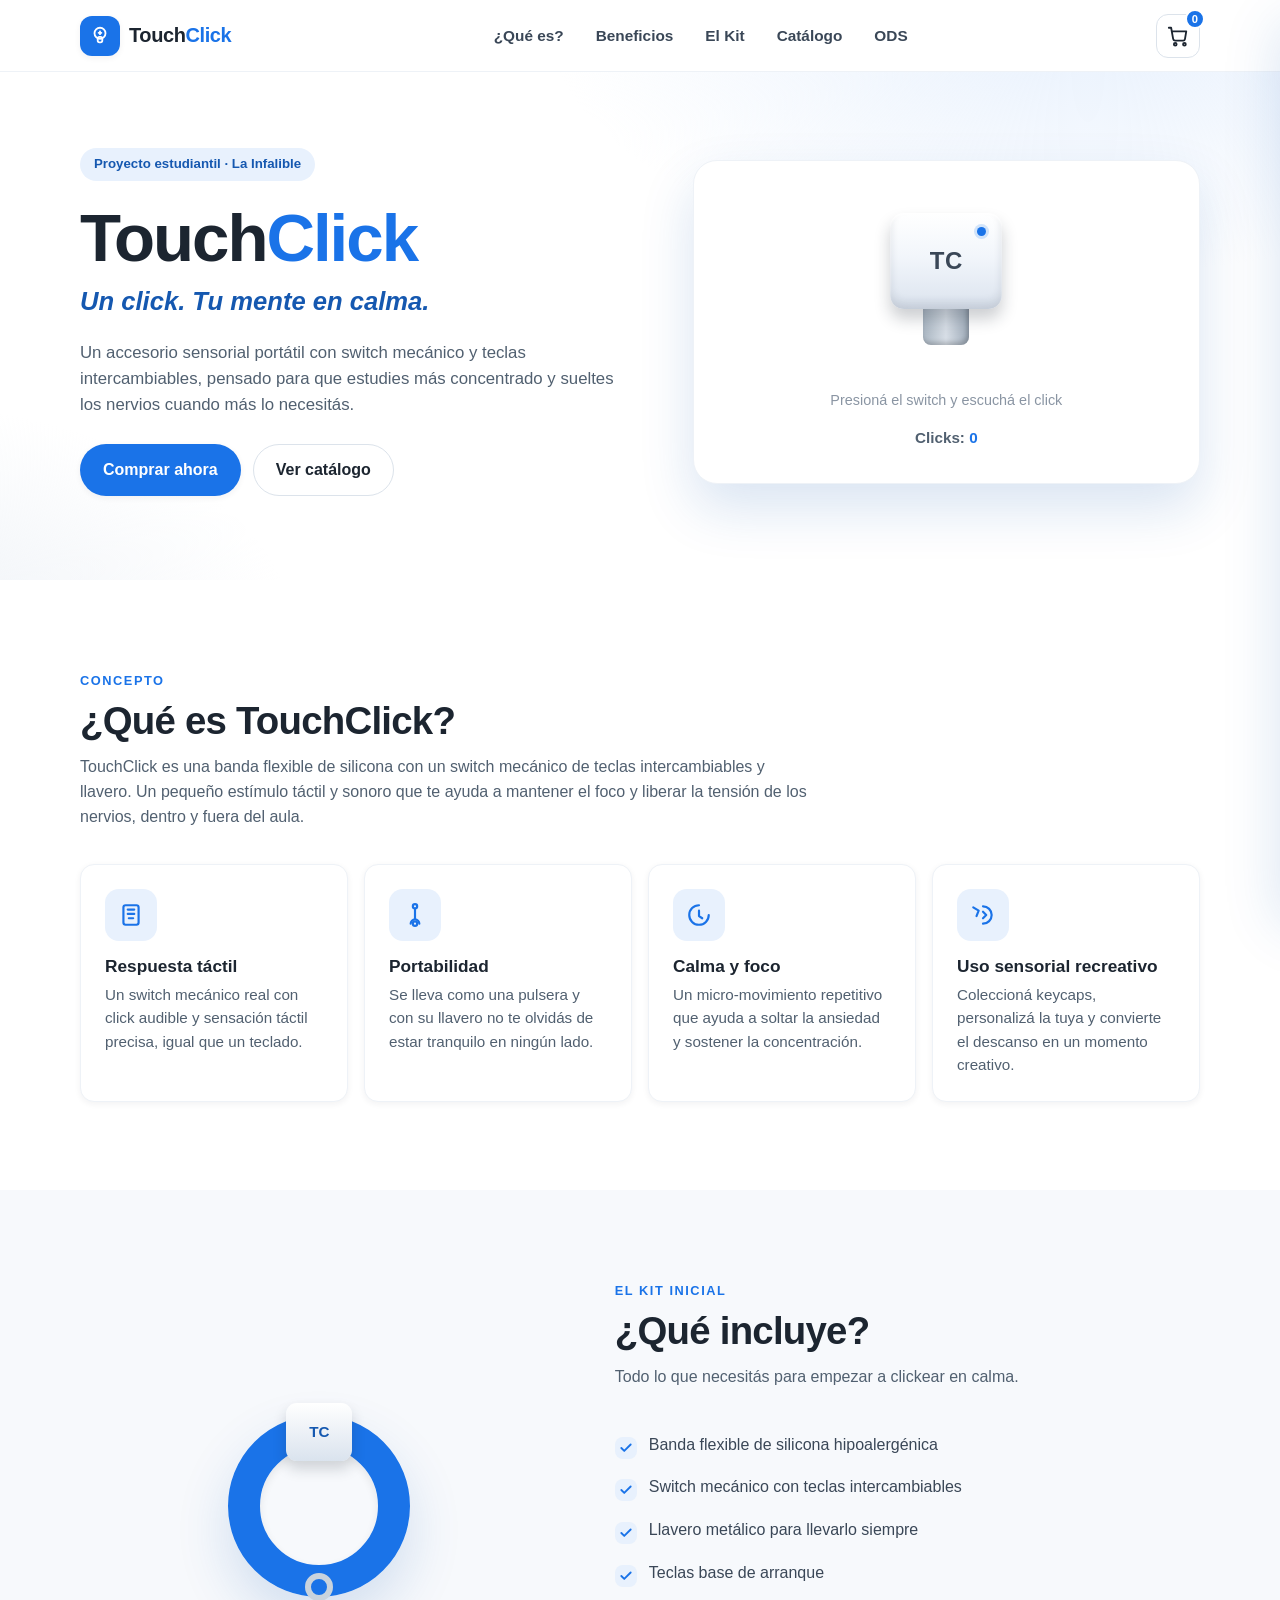
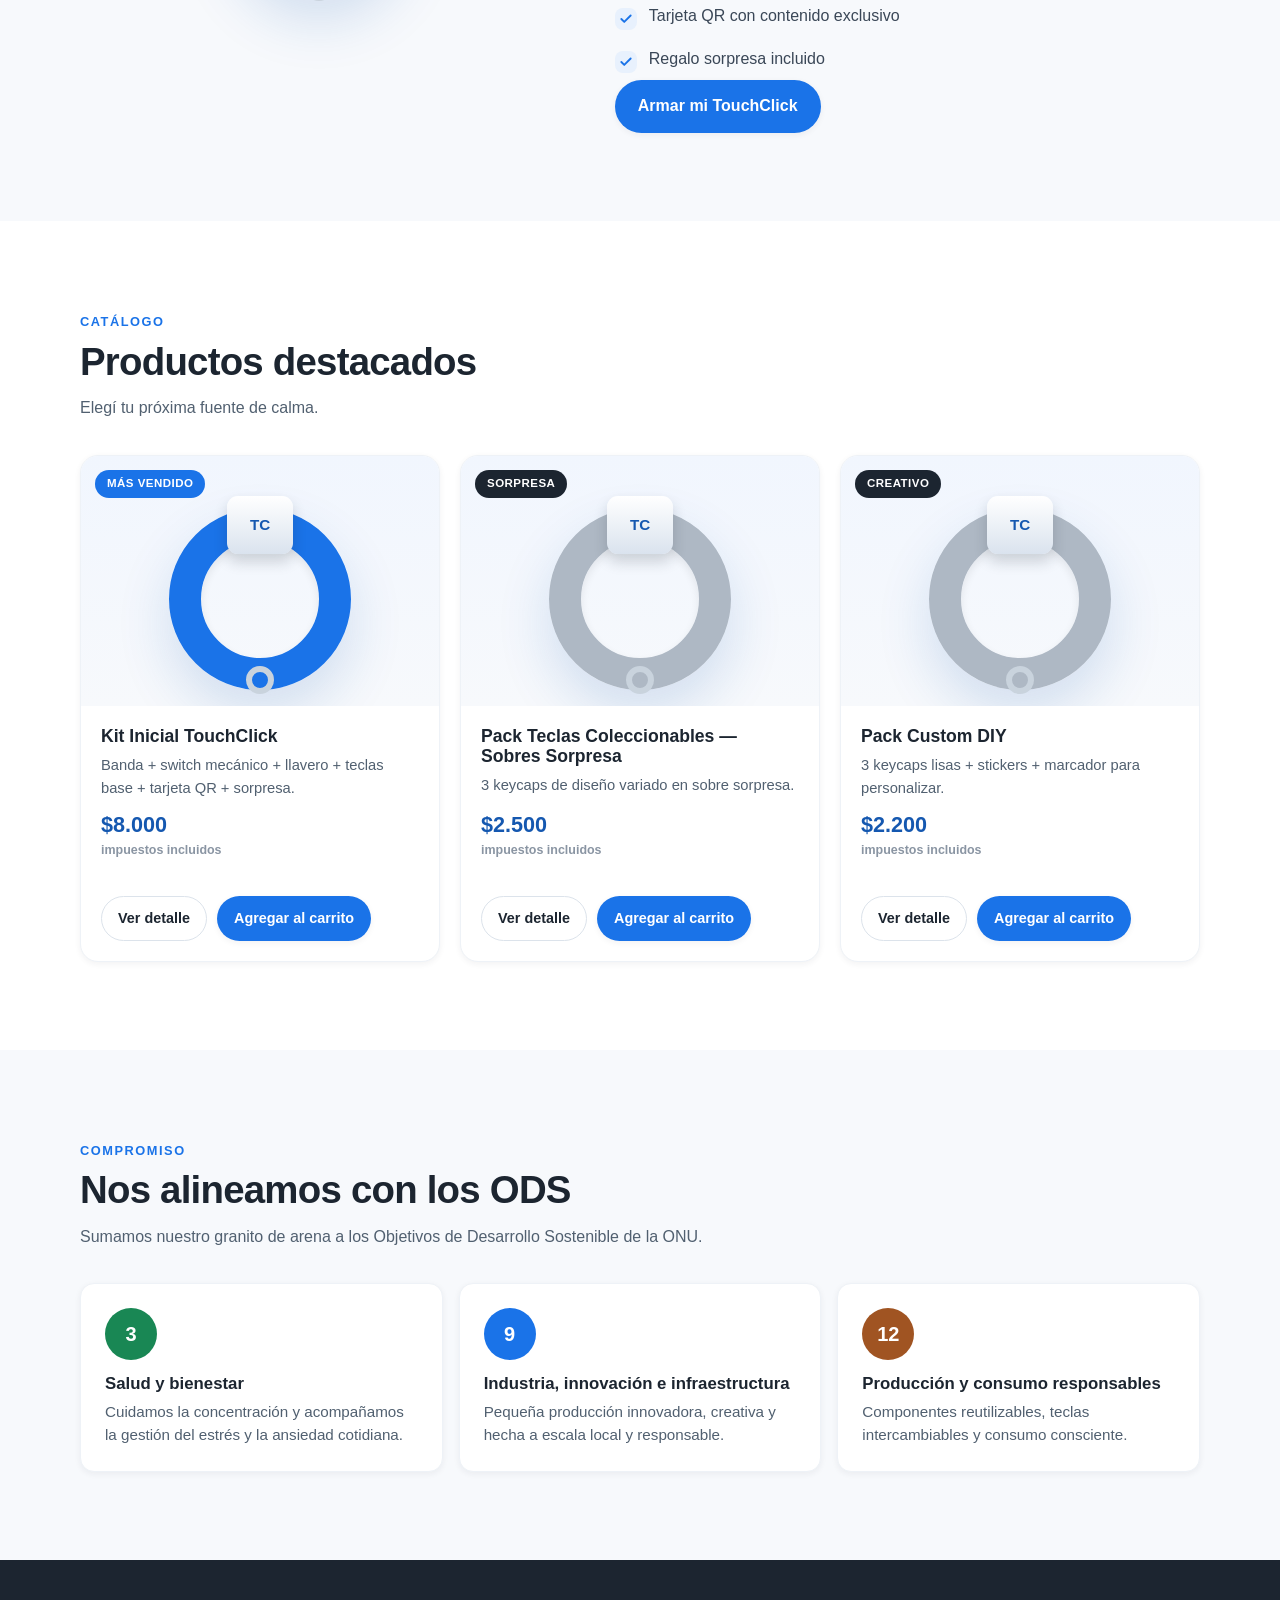
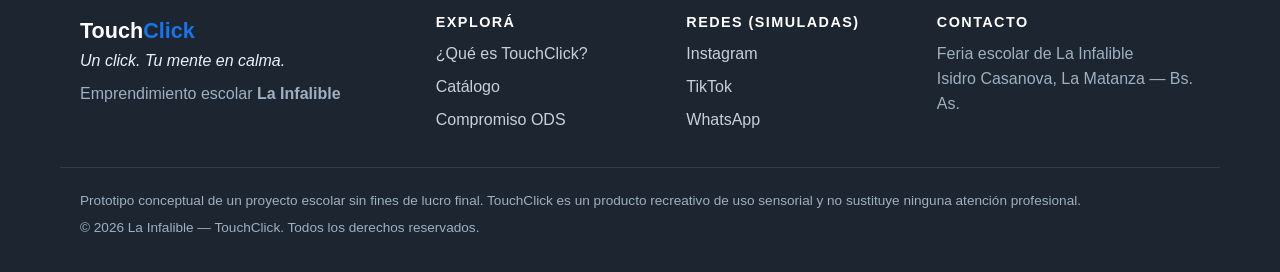
==== index.html @ 698664de "base de web" ====
<!DOCTYPE html>
<html lang="es">
<head>
  <meta charset="UTF-8">
  <meta name="viewport" content="width=device-width, initial-scale=1.0">
  <meta name="description" content="TouchClick — Un click. Tu mente en calma. Accesorio sensorial portátil de La Infalible para concentración y alivio del nerviosismo.">
  <title>TouchClick | Un click. Tu mente en calma.</title>
  <link rel="stylesheet" href="styles.css">
</head>
<body data-page="home">

  <header class="header">
    <div class="container header__inner">
      <a class="brand" href="index.html" aria-label="TouchClick, volver al inicio">
        <span class="brand__mark" aria-hidden="true">
          <svg viewBox="0 0 24 24" width="22" height="22" fill="none" stroke="currentColor" stroke-width="2" stroke-linecap="round" stroke-linejoin="round">
            <circle cx="12" cy="9" r="6"></circle>
            <rect x="9.5" y="13" width="5" height="6" rx="2"></rect>
            <path d="M12 7v3"></path>
            <path d="M10.5 8.5h3"></path>
          </svg>
        </span>
        <span class="brand__text">Touch<span>Click</span></span>
      </a>

      <button class="nav-toggle" id="navToggle" aria-label="Abrir menú de navegación" aria-expanded="false" aria-controls="siteNav">
        <span></span><span></span><span></span>
      </button>

      <nav class="nav" id="siteNav">
        <ul class="nav__list">
          <li><a href="index.html#que-es">¿Qué es?</a></li>
          <li><a href="index.html#beneficios">Beneficios</a></li>
          <li><a href="index.html#kit">El Kit</a></li>
          <li><a href="index.html#catalogo">Catálogo</a></li>
          <li><a href="index.html#ods">ODS</a></li>
        </ul>
      </nav>

      <div class="header__actions">
        <button class="cart-btn" id="cartButton" aria-label="Abrir carrito de compras">
          <svg viewBox="0 0 24 24" width="22" height="22" fill="none" stroke="currentColor" stroke-width="2" stroke-linecap="round" stroke-linejoin="round" aria-hidden="true">
            <circle cx="9" cy="21" r="1.5"></circle>
            <circle cx="19" cy="21" r="1.5"></circle>
            <path d="M2 3h2.5l2.2 12.2a2 2 0 0 0 2 1.8h8.9a2 2 0 0 0 2-1.6L21 7H6"></path>
          </svg>
          <span class="cart-badge" id="cartBadge" hidden>0</span>
        </button>
      </div>
    </div>
  </header>

  <main>

    <section class="hero" id="inicio">
      <div class="container hero__grid">
        <div class="hero__content">
          <p class="hero__tag">Proyecto estudiantil · La Infalible</p>
          <h1 class="hero__title">Touch<span>Click</span></h1>
          <p class="hero__slogan">Un click. Tu mente en calma.</p>
          <p class="hero__lead">
            Un accesorio sensorial portátil con switch mecánico y teclas intercambiables,
            pensado para que estudies más concentrado y sueltes los nervios cuando más lo necesitás.
          </p>
          <div class="hero__cta">
            <a class="btn btn--primary" href="producto.html?id=1">Comprar ahora</a>
            <a class="btn btn--ghost" href="#catalogo">Ver catálogo</a>
          </div>
        </div>

        <div class="hero__demo" aria-label="Demostración interactiva del switch TouchClick">
          <div class="switch-demo" id="switchDemo">
            <button class="key" id="demoKey" type="button" aria-label="Presionar el switch para probarlo">
              <span class="key__stem" aria-hidden="true"></span>
              <span class="key__cap" aria-hidden="true">
                <span class="key__face">TC</span>
                <span class="key__led"></span>
              </span>
            </button>
            <p class="switch-demo__hint">Presioná el switch y escuchá el click</p>
            <p class="switch-demo__count" id="demoCount">Clicks: <strong>0</strong></p>
          </div>
        </div>
      </div>
    </section>

    <section class="section" id="que-es">
      <div class="container">
        <p class="section__eyebrow">Concepto</p>
        <h2 class="section__title">¿Qué es TouchClick?</h2>
        <p class="section__lead">
          TouchClick es una banda flexible de silicona con un switch mecánico de teclas intercambiables y llavero.
          Un pequeño estímulo táctil y sonoro que te ayuda a mantener el foco y liberar la tensión de los nervios,
          dentro y fuera del aula.
        </p>

        <div class="benefits" id="beneficios">
          <article class="benefit-card">
            <span class="benefit-card__icon" aria-hidden="true">
              <svg viewBox="0 0 24 24" width="26" height="26" fill="none" stroke="currentColor" stroke-width="2" stroke-linecap="round" stroke-linejoin="round">
                <path d="M7 3h10a2 2 0 0 1 2 2v14a2 2 0 0 1-2 2H7a2 2 0 0 1-2-2V5a2 2 0 0 1 2-2z"></path>
                <path d="M9 7h6"></path><path d="M9 11h6"></path><path d="M10 15h4"></path>
              </svg>
            </span>
            <h3>Respuesta táctil</h3>
            <p>Un switch mecánico real con click audible y sensación táctil precisa, igual que un teclado.</p>
          </article>

          <article class="benefit-card">
            <span class="benefit-card__icon" aria-hidden="true">
              <svg viewBox="0 0 24 24" width="26" height="26" fill="none" stroke="currentColor" stroke-width="2" stroke-linecap="round" stroke-linejoin="round">
                <circle cx="12" cy="4" r="2"></circle>
                <path d="M12 6v10"></path>
                <path d="M8 20c0-2 1.8-4 4-4s4 2 4 4"></path>
                <circle cx="12" cy="20" r="2"></circle>
              </svg>
            </span>
            <h3>Portabilidad</h3>
            <p>Se lleva como una pulsera y con su llavero no te olvidás de estar tranquilo en ningún lado.</p>
          </article>

          <article class="benefit-card">
            <span class="benefit-card__icon" aria-hidden="true">
              <svg viewBox="0 0 24 24" width="26" height="26" fill="none" stroke="currentColor" stroke-width="2" stroke-linecap="round" stroke-linejoin="round">
                <path d="M12 3a9 9 0 1 0 9 9"></path>
                <path d="M12 8v5l3 2"></path>
              </svg>
            </span>
            <h3>Calma y foco</h3>
            <p>Un micro-movimiento repetitivo que ayuda a soltar la ansiedad y sostener la concentración.</p>
          </article>

          <article class="benefit-card">
            <span class="benefit-card__icon" aria-hidden="true">
              <svg viewBox="0 0 24 24" width="26" height="26" fill="none" stroke="currentColor" stroke-width="2" stroke-linecap="round" stroke-linejoin="round">
                <path d="M12 20a8 8 0 1 0 0-16"></path>
                <path d="M12 9l3 3-3 3"></path>
                <path d="M3 5l5 3-2 5"></path>
              </svg>
            </span>
            <h3>Uso sensorial recreativo</h3>
            <p>Coleccioná keycaps, personalizá la tuya y convierte el descanso en un momento creativo.</p>
          </article>
        </div>
      </div>
    </section>

    <section class="section section--tint" id="kit">
      <div class="container kit">
        <div class="kit__visual" aria-hidden="true">
          <div class="device device--kit" id="kitDevice">
            <span class="device__keycap">TC</span>
            <span class="device__ring"></span>
            <span class="device__tag"></span>
          </div>
        </div>
        <div class="kit__content">
          <p class="section__eyebrow">El Kit Inicial</p>
          <h2 class="section__title">¿Qué incluye?</h2>
          <p class="section__lead">Todo lo que necesitás para empezar a clickear en calma.</p>
          <ul class="checklist">
            <li>Banda flexible de silicona hipoalergénica</li>
            <li>Switch mecánico con teclas intercambiables</li>
            <li>Llavero metálico para llevarlo siempre</li>
            <li>Teclas base de arranque</li>
            <li>Tarjeta QR con contenido exclusivo</li>
            <li>Regalo sorpresa incluido</li>
          </ul>
          <a class="btn btn--primary" href="producto.html?id=1">Armar mi TouchClick</a>
        </div>
      </div>
    </section>

    <section class="section" id="catalogo">
      <div class="container">
        <p class="section__eyebrow">Catálogo</p>
        <h2 class="section__title">Productos destacados</h2>
        <p class="section__lead">Elegí tu próxima fuente de calma.</p>
        <div class="catalog" id="catalogGrid">
        </div>
      </div>
    </section>

    <section class="section section--tint" id="ods">
      <div class="container">
        <p class="section__eyebrow">Compromiso</p>
        <h2 class="section__title">Nos alineamos con los ODS</h2>
        <p class="section__lead">
          Sumamos nuestro granito de arena a los Objetivos de Desarrollo Sostenible de la ONU.
        </p>
        <div class="ods-grid">
          <article class="ods-card">
            <span class="ods-card__num" aria-hidden="true">3</span>
            <h3>Salud y bienestar</h3>
            <p>Cuidamos la concentración y acompañamos la gestión del estrés y la ansiedad cotidiana.</p>
          </article>
          <article class="ods-card">
            <span class="ods-card__num" aria-hidden="true">9</span>
            <h3>Industria, innovación e infraestructura</h3>
            <p>Pequeña producción innovadora, creativa y hecha a escala local y responsable.</p>
          </article>
          <article class="ods-card">
            <span class="ods-card__num" aria-hidden="true">12</span>
            <h3>Producción y consumo responsables</h3>
            <p>Componentes reutilizables, teclas intercambiables y consumo consciente.</p>
          </article>
        </div>
      </div>
    </section>

  </main>

  <footer class="footer">
    <div class="container footer__grid">
      <div>
        <p class="footer__brand">Touch<span>Click</span></p>
        <p class="footer__claim">Un click. Tu mente en calma.</p>
        <p class="footer__org">Emprendimiento escolar <strong>La Infalible</strong></p>
      </div>
      <div>
        <h4>Explorá</h4>
        <ul class="footer__links">
          <li><a href="#que-es">¿Qué es TouchClick?</a></li>
          <li><a href="#catalogo">Catálogo</a></li>
          <li><a href="#ods">Compromiso ODS</a></li>
        </ul>
      </div>
      <div>
        <h4>Redes (simuladas)</h4>
        <ul class="footer__links">
          <li><a href="#">Instagram</a></li>
          <li><a href="#">TikTok</a></li>
          <li><a href="#">WhatsApp</a></li>
        </ul>
      </div>
      <div>
        <h4>Contacto</h4>
        <p class="footer__contact">Feria escolar de La Infalible<br>
        Isidro Casanova, La Matanza — Bs. As.</p>
      </div>
    </div>
    <div class="container footer__note">
      <p>Prototipo conceptual de un proyecto escolar sin fines de lucro final. TouchClick es un producto recreativo
      de uso sensorial y no sustituye ninguna atención profesional.</p>
      <p>&copy; 2026 La Infalible — TouchClick. Todos los derechos reservados.</p>
    </div>
  </footer>

  <div id="drawerRoot"></div>
  <div id="toastRoot"></div>

  <script src="script.js"></script>
</body>
</html>
---- styles.css ----
:root {
  --primary: #1A73E8;
  --primary-600: #1660c4;
  --primary-700: #1558B0;
  --primary-100: #E8F1FD;
  --primary-50: #F1F6FE;
  --gray-900: #1C2530;
  --gray-700: #3A4757;
  --gray-600: #516070;
  --gray-400: #8A95A3;
  --gray-200: #DCE3EB;
  --gray-100: #EEF2F7;
  --gray-50: #F7F9FC;
  --success: #1E9E62;
  --error: #E5484D;
  --white: #FFFFFF;
  --radius: 14px;
  --radius-sm: 10px;
  --shadow-sm: 0 2px 6px rgba(28, 37, 48, 0.06);
  --shadow-md: 0 10px 28px rgba(28, 37, 48, 0.10);
  --shadow-lg: 0 24px 54px rgba(21, 88, 176, 0.16);
  --font: -apple-system, BlinkMacSystemFont, "Segoe UI", Roboto, "Helvetica Neue", Arial, sans-serif;
  --header-h: 68px;
}

*,
*::before,
*::after {
  box-sizing: border-box;
}

html {
  scroll-behavior: smooth;
}

body {
  margin: 0;
  font-family: var(--font);
  font-size: 16px;
  line-height: 1.55;
  color: var(--gray-900);
  background: var(--white);
  -webkit-font-smoothing: antialiased;
}

body.drawer-open {
  overflow: hidden;
}

img {
  max-width: 100%;
  display: block;
}

a {
  color: var(--primary);
  text-decoration: none;
}

button {
  font-family: inherit;
}

h1, h2, h3, h4 {
  line-height: 1.15;
  margin: 0 0 0.5em;
}

p {
  margin: 0 0 1em;
}

ul {
  margin: 0;
  padding: 0;
  list-style: none;
}

.container {
  width: 100%;
  max-width: 1160px;
  margin: 0 auto;
  padding: 0 20px;
}

.btn {
  display: inline-flex;
  align-items: center;
  justify-content: center;
  gap: 8px;
  padding: 13px 22px;
  border-radius: 999px;
  border: 1.5px solid transparent;
  font-size: 1rem;
  font-weight: 600;
  cursor: pointer;
  transition: transform .15s ease, box-shadow .15s ease, background .15s ease, color .15s ease, border-color .15s ease;
  text-align: center;
}

.btn:hover {
  transform: translateY(-2px);
}

.btn:active {
  transform: translateY(0);
}

.btn:focus-visible,
.cart-btn:focus-visible,
.key:focus-visible,
.nav-toggle:focus-visible,
.swatch:focus-visible,
.opt-chip:focus-visible,
.qty__btn:focus-visible,
.drawer__close:focus-visible,
input:focus-visible,
textarea:focus-visible,
select:focus-visible {
  outline: 3px solid rgba(26, 115, 232, 0.35);
  outline-offset: 2px;
}

.btn--primary {
  background: var(--primary);
  color: var(--white);
  box-shadow: var(--shadow-sm);
}

.btn--primary:hover {
  background: var(--primary-700);
  box-shadow: 0 12px 22px rgba(21, 88, 176, 0.28);
}

.btn--ghost {
  background: var(--white);
  color: var(--gray-900);
  border-color: var(--gray-200);
}

.btn--ghost:hover {
  border-color: var(--primary);
  color: var(--primary);
}

.btn--block {
  width: 100%;
}

.btn--success {
  background: var(--success);
  color: var(--white);
}

.btn svg {
  flex: none;
}

section {
  scroll-margin-top: calc(var(--header-h) + 12px);
}

.header {
  position: sticky;
  top: 0;
  z-index: 60;
  height: var(--header-h);
  background: rgba(255, 255, 255, 0.92);
  backdrop-filter: blur(10px);
  border-bottom: 1px solid var(--gray-100);
}

.header__inner {
  height: 100%;
  display: flex;
  align-items: center;
  gap: 14px;
}

.brand {
  display: inline-flex;
  align-items: center;
  gap: 9px;
  color: var(--gray-900);
  font-weight: 800;
  font-size: 1.25rem;
  letter-spacing: -0.02em;
}

.brand__mark {
  display: grid;
  place-items: center;
  width: 40px;
  height: 40px;
  border-radius: 12px;
  background: var(--primary);
  color: var(--white);
  box-shadow: var(--shadow-sm);
}

.brand__text span {
  color: var(--primary);
}

.nav-toggle {
  display: inline-flex;
  flex-direction: column;
  justify-content: center;
  gap: 5px;
  width: 44px;
  height: 44px;
  border: 1px solid var(--gray-200);
  background: var(--white);
  border-radius: 12px;
  cursor: pointer;
  margin-left: auto;
  padding: 0 10px;
}

.nav-toggle span {
  height: 2px;
  width: 100%;
  background: var(--gray-900);
  border-radius: 2px;
  transition: transform .2s ease, opacity .2s ease;
}

.nav-toggle[aria-expanded="true"] span:nth-child(1) {
  transform: translateY(7px) rotate(45deg);
}

.nav-toggle[aria-expanded="true"] span:nth-child(2) {
  opacity: 0;
}

.nav-toggle[aria-expanded="true"] span:nth-child(3) {
  transform: translateY(-7px) rotate(-45deg);
}

.nav {
  position: absolute;
  top: var(--header-h);
  left: 0;
  right: 0;
  background: var(--white);
  border-bottom: 1px solid var(--gray-100);
  box-shadow: var(--shadow-md);
  max-height: 0;
  overflow: hidden;
  transition: max-height .28s ease;
}

.nav.open {
  max-height: 340px;
}

.nav__list {
  padding: 10px 20px 18px;
}

.nav__list li + li {
  border-top: 1px solid var(--gray-100);
}

.nav__list a {
  display: block;
  padding: 13px 4px;
  color: var(--gray-700);
  font-weight: 600;
}

.nav__list a:hover {
  color: var(--primary);
}

.header__actions {
  display: flex;
  align-items: center;
  gap: 8px;
}

.cart-btn {
  position: relative;
  display: inline-flex;
  align-items: center;
  justify-content: center;
  width: 44px;
  height: 44px;
  border-radius: 12px;
  border: 1px solid var(--gray-200);
  background: var(--white);
  color: var(--gray-900);
  cursor: pointer;
  transition: border-color .15s ease, color .15s ease;
}

.cart-btn:hover {
  border-color: var(--primary);
  color: var(--primary);
}

.cart-badge {
  position: absolute;
  top: -6px;
  right: -6px;
  min-width: 20px;
  height: 20px;
  padding: 0 5px;
  border-radius: 999px;
  background: var(--primary);
  color: var(--white);
  font-size: 0.7rem;
  font-weight: 700;
  display: grid;
  place-items: center;
  border: 2px solid var(--white);
}

.crumb {
  display: inline-flex;
  align-items: center;
  gap: 4px;
  color: var(--gray-600);
  font-weight: 600;
  font-size: 0.9rem;
  padding: 6px 10px;
  border-radius: 10px;
}

.crumb:hover {
  color: var(--primary);
  background: var(--gray-50);
}

.hero {
  padding: 64px 0 72px;
  background:
    radial-gradient(900px 420px at 85% -10%, var(--primary-100), transparent 60%),
    radial-gradient(700px 380px at -10% 110%, var(--gray-100), transparent 60%),
    var(--white);
}

.hero__grid {
  display: grid;
  gap: 44px;
  align-items: center;
}

.hero__tag {
  display: inline-block;
  padding: 6px 14px;
  border-radius: 999px;
  background: var(--primary-100);
  color: var(--primary-700);
  font-weight: 700;
  font-size: 0.83rem;
  margin-bottom: 18px;
}

.hero__title {
  font-size: clamp(2.6rem, 7vw, 4.2rem);
  font-weight: 800;
  letter-spacing: -0.03em;
  margin-bottom: 6px;
}

.hero__title span {
  color: var(--primary);
}

.hero__slogan {
  font-size: clamp(1.15rem, 3vw, 1.6rem);
  font-weight: 600;
  color: var(--primary-700);
  margin-bottom: 18px;
  font-style: italic;
}

.hero__lead {
  color: var(--gray-600);
  font-size: 1.05rem;
  max-width: 32em;
}

.hero__cta {
  display: flex;
  flex-wrap: wrap;
  gap: 12px;
  margin-top: 26px;
}

.hero__demo {
  background: var(--white);
  border: 1px solid var(--gray-100);
  border-radius: 24px;
  padding: 34px 20px 26px;
  box-shadow: var(--shadow-lg);
  display: grid;
  place-items: center;
}

.switch-demo {
  display: flex;
  flex-direction: column;
  align-items: center;
  gap: 14px;
  text-align: center;
}

.key {
  position: relative;
  width: 170px;
  height: 170px;
  background: transparent;
  border: none;
  cursor: pointer;
  -webkit-tap-highlight-color: transparent;
}

.key__stem {
  position: absolute;
  left: 50%;
  bottom: 30px;
  transform: translateX(-50%);
  width: 46px;
  height: 46px;
  background: linear-gradient(90deg, #aab6c2, #d7dee6 50%, #9daab8);
  border-radius: 5px 5px 8px 8px;
  transition: height .05s linear;
  box-shadow: inset -2px -3px 4px rgba(0, 0, 0, 0.18);
}

.key__cap {
  position: absolute;
  left: 50%;
  bottom: 66px;
  transform: translateX(-50%) translateY(0);
  width: 112px;
  height: 96px;
  background: linear-gradient(180deg, #ffffff 0%, #f2f6fb 45%, #dbe3ee 100%);
  border-radius: 14px;
  box-shadow:
    0 10px 16px rgba(28, 37, 48, 0.22),
    inset 0 2px 2px rgba(255, 255, 255, 0.9),
    inset 0 -6px 10px rgba(28, 37, 48, 0.12);
  display: grid;
  place-items: center;
  transition: transform .05s linear;
}

.key__face {
  font-weight: 800;
  font-size: 1.5rem;
  letter-spacing: 0.02em;
  color: var(--gray-700);
}

.key__led {
  position: absolute;
  top: 14px;
  right: 16px;
  width: 9px;
  height: 9px;
  border-radius: 50%;
  background: var(--primary);
  box-shadow: 0 0 0 3px rgba(26, 115, 232, 0.18);
}

.key.is-pressed .key__cap {
  transform: translateX(-50%) translateY(18px);
}

.key.is-pressed .key__stem {
  height: 30px;
}

.key.is-pressed .key__led {
  background: var(--success);
  box-shadow: 0 0 0 3px rgba(30, 158, 98, 0.2);
}

.switch-demo__hint {
  color: var(--gray-400);
  font-size: 0.9rem;
  margin: 0;
}

.switch-demo__count {
  margin: 0;
  font-size: 0.95rem;
  color: var(--gray-600);
  font-weight: 600;
}

.switch-demo__count strong {
  color: var(--primary);
}

.section {
  padding: 68px 0;
}

.section--tint {
  background: var(--gray-50);
}

.section__eyebrow {
  display: inline-block;
  margin: 0 0 8px;
  font-size: 0.8rem;
  font-weight: 700;
  letter-spacing: 0.12em;
  text-transform: uppercase;
  color: var(--primary);
}

.section__title {
  font-size: clamp(1.7rem, 4vw, 2.4rem);
  font-weight: 800;
  letter-spacing: -0.02em;
  margin-bottom: 12px;
}

.section__lead {
  color: var(--gray-600);
  max-width: 46em;
  margin-bottom: 34px;
}

.benefits {
  display: grid;
  grid-template-columns: 1fr;
  gap: 16px;
}

.benefit-card {
  background: var(--white);
  border: 1px solid var(--gray-100);
  border-radius: var(--radius);
  padding: 24px;
  box-shadow: var(--shadow-sm);
  transition: transform .18s ease, box-shadow .18s ease, border-color .18s ease;
}

.benefit-card:hover {
  transform: translateY(-4px);
  box-shadow: var(--shadow-md);
  border-color: var(--primary-100);
}

.benefit-card__icon {
  display: grid;
  place-items: center;
  width: 52px;
  height: 52px;
  border-radius: 14px;
  background: var(--primary-100);
  color: var(--primary);
  margin-bottom: 16px;
}

.benefit-card h3 {
  font-size: 1.08rem;
  margin-bottom: 6px;
}

.benefit-card p {
  color: var(--gray-600);
  font-size: 0.95rem;
  margin: 0;
}

.kit {
  display: grid;
  gap: 36px;
  align-items: center;
}

.kit__visual {
  display: grid;
  place-items: center;
  padding: 18px 0;
}

.device {
  --band: var(--primary);
  position: relative;
  width: 250px;
  height: 250px;
}

.device__ring {
  position: absolute;
  inset: 34px;
  border: 32px solid var(--band);
  border-radius: 50%;
  box-shadow: var(--shadow-lg), inset 0 4px 8px rgba(0, 0, 0, 0.08);
}

.device__keycap {
  position: absolute;
  top: 22px;
  left: 50%;
  transform: translateX(-50%);
  display: grid;
  place-items: center;
  width: 66px;
  height: 58px;
  background: linear-gradient(180deg, #ffffff, #dae3ee);
  border-radius: 11px;
  box-shadow: 0 8px 14px rgba(28, 37, 48, 0.18);
  font-weight: 800;
  font-size: 0.95rem;
  color: var(--primary-700);
  z-index: 2;
}

.device__tag {
  position: absolute;
  bottom: 30px;
  left: 50%;
  transform: translateX(-50%);
  width: 28px;
  height: 28px;
  border: 6px solid #c9d3dd;
  border-radius: 50%;
}

.checklist li {
  position: relative;
  padding: 9px 0 9px 34px;
  color: var(--gray-700);
  font-weight: 500;
}

.checklist li::before {
  content: "";
  position: absolute;
  left: 0;
  top: 13px;
  width: 22px;
  height: 22px;
  border-radius: 8px;
  background: var(--primary-100) url("data:image/svg+xml,%3Csvg xmlns='http://www.w3.org/2000/svg' viewBox='0 0 24 24' width='14' height='14' fill='none' stroke='%231A73E8' stroke-width='3.2' stroke-linecap='round' stroke-linejoin='round'%3E%3Cpath d='M20 6L9 17l-5-5'/%3E%3C/svg%3E") center / 14px no-repeat;
}

.catalog {
  display: grid;
  grid-template-columns: 1fr;
  gap: 20px;
}

.product-card {
  display: flex;
  flex-direction: column;
  background: var(--white);
  border: 1px solid var(--gray-100);
  border-radius: 18px;
  overflow: hidden;
  box-shadow: var(--shadow-sm);
  transition: transform .18s ease, box-shadow .18s ease, border-color .18s ease;
}

.product-card:hover {
  transform: translateY(-4px);
  box-shadow: var(--shadow-md);
  border-color: var(--primary-100);
}

.product-card__media {
  position: relative;
  display: grid;
  place-items: center;
  background: linear-gradient(180deg, var(--primary-50), var(--gray-50));
  padding: 18px 0 4px;
  height: 250px;
  overflow: hidden;
}

.product-card__badge {
  position: absolute;
  top: 14px;
  left: 14px;
  z-index: 3;
  padding: 5px 12px;
  border-radius: 999px;
  background: var(--primary);
  color: var(--white);
  font-size: 0.72rem;
  font-weight: 700;
  letter-spacing: 0.04em;
  text-transform: uppercase;
}

.product-card__badge--alt {
  background: var(--gray-900);
}

.product-card__body {
  display: flex;
  flex-direction: column;
  gap: 8px;
  padding: 20px;
  flex: 1;
}

.product-card__name {
  font-size: 1.1rem;
  font-weight: 700;
  margin: 0;
}

.product-card__desc {
  color: var(--gray-600);
  font-size: 0.92rem;
  margin: 0;
  flex: 1;
}

.product-card__price {
  font-size: 1.35rem;
  font-weight: 800;
  color: var(--primary-700);
}

.product-card__price small {
  font-size: 0.78rem;
  font-weight: 600;
  color: var(--gray-400);
  display: block;
}

.product-card__actions {
  display: flex;
  gap: 10px;
  margin-top: 6px;
}

.btn--sm {
  padding: 10px 16px;
  font-size: 0.9rem;
}

.ods-grid {
  display: grid;
  grid-template-columns: 1fr;
  gap: 16px;
}

.ods-card {
  background: var(--white);
  border: 1px solid var(--gray-100);
  border-radius: var(--radius);
  padding: 24px;
  box-shadow: var(--shadow-sm);
}

.ods-card__num {
  display: grid;
  place-items: center;
  width: 52px;
  height: 52px;
  border-radius: 50%;
  background: var(--gray-900);
  color: var(--white);
  font-weight: 800;
  font-size: 1.25rem;
  margin-bottom: 14px;
}

.ods-card:nth-child(1) .ods-card__num { background: #198754; }
.ods-card:nth-child(2) .ods-card__num { background: var(--primary); }
.ods-card:nth-child(3) .ods-card__num { background: #A05422; }

.ods-card h3 {
  font-size: 1.05rem;
  margin-bottom: 6px;
}

.ods-card p {
  color: var(--gray-600);
  font-size: 0.95rem;
  margin: 0;
}

.footer {
  background: var(--gray-900);
  color: #c7d0db;
  padding: 54px 0 28px;
}

.footer__grid {
  display: grid;
  grid-template-columns: 1fr;
  gap: 30px;
  padding-bottom: 34px;
}

.footer__brand {
  font-weight: 800;
  font-size: 1.35rem;
  color: var(--white);
  margin-bottom: 2px;
}

.footer__brand span {
  color: var(--primary);
}

.footer__claim {
  color: var(--primary-100);
  font-style: italic;
  margin-bottom: 8px;
}

.footer__org {
  color: #9fb0c0;
}

.footer h4 {
  color: var(--white);
  font-size: 0.9rem;
  text-transform: uppercase;
  letter-spacing: 0.1em;
  margin-bottom: 12px;
}

.footer__links li + li {
  margin-top: 8px;
}

.footer__links a {
  color: #c7d0db;
}

.footer__links a:hover {
  color: var(--white);
  text-decoration: underline;
}

.footer__contact {
  margin: 0;
  color: #9fb0c0;
}

.footer__note {
  border-top: 1px solid rgba(255, 255, 255, 0.1);
  padding-top: 22px;
  font-size: 0.85rem;
  color: #9fb0c0;
}

.footer__note p {
  margin-bottom: 6px;
}

.main {
  min-height: 420px;
  padding-bottom: 70px;
}

.breadcrumb {
  display: flex;
  align-items: center;
  gap: 8px;
  padding: 20px 0 22px;
  font-size: 0.9rem;
  color: var(--gray-400);
}

.breadcrumb a {
  color: var(--gray-600);
}

.breadcrumb a:hover {
  color: var(--primary);
}

.breadcrumb__current {
  color: var(--gray-900);
  font-weight: 600;
}

.product {
  display: grid;
  gap: 34px;
}

.product__gallery {
  background: linear-gradient(180deg, var(--primary-50), var(--gray-50));
  border: 1px solid var(--gray-100);
  border-radius: 20px;
  padding: 34px 20px 26px;
  display: flex;
  flex-direction: column;
  align-items: center;
  gap: 22px;
}

.gallery-device {
  min-height: 260px;
  display: grid;
  place-items: center;
}

.device--lg {
  width: 290px;
  height: 290px;
}

.swatches-label {
  font-weight: 700;
  font-size: 0.9rem;
  margin-bottom: 10px;
  color: var(--gray-700);
}

.swatch-row {
  display: flex;
  gap: 14px;
  justify-content: center;
  flex-wrap: wrap;
}

.swatch {
  width: 44px;
  height: 44px;
  border-radius: 50%;
  border: 3px solid var(--white);
  background: var(--c, var(--primary));
  box-shadow: 0 0 0 1.5px var(--gray-200);
  cursor: pointer;
  transition: box-shadow .15s ease, transform .15s ease;
}

.swatch:hover {
  transform: scale(1.08);
}

.swatch--active {
  box-shadow: 0 0 0 3px var(--primary);
}

.swatch--active[data-name="Blanco perla"] {
  box-shadow: 0 0 0 3px var(--primary), 0 0 0 6px rgba(26, 115, 232, 0.12);
}

.swatch__name {
  margin-left: 4px;
  font-weight: 600;
  font-size: 0.9rem;
  color: var(--gray-600);
}

.product__info {
  display: flex;
  flex-direction: column;
  gap: 16px;
}

.product__badge {
  align-self: flex-start;
  padding: 5px 13px;
  border-radius: 999px;
  background: var(--primary);
  color: var(--white);
  font-size: 0.75rem;
  font-weight: 700;
  text-transform: uppercase;
  letter-spacing: 0.05em;
}

.product__name {
  font-size: clamp(1.6rem, 4vw, 2.2rem);
  font-weight: 800;
  letter-spacing: -0.02em;
  margin: 0;
}

.product__price {
  font-size: 1.9rem;
  font-weight: 800;
  color: var(--primary-700);
}

.product__price small {
  font-size: 0.82rem;
  font-weight: 600;
  color: var(--gray-400);
}

.product__desc {
  color: var(--gray-600);
  margin: 0;
}

.feature-list {
  display: grid;
  gap: 6px;
}

.feature-list li {
  position: relative;
  padding-left: 26px;
  color: var(--gray-700);
  font-size: 0.95rem;
}

.feature-list li::before {
  content: "";
  position: absolute;
  left: 0;
  top: 5px;
  width: 16px;
  height: 16px;
  border-radius: 50%;
  background: var(--primary-100);
}

.feature-list li::after {
  content: "";
  position: absolute;
  left: 4px;
  top: 9px;
  width: 8px;
  height: 5px;
  border-left: 2px solid var(--primary);
  border-bottom: 2px solid var(--primary);
  transform: rotate(-45deg);
}

.opt-label {
  font-weight: 700;
  font-size: 0.9rem;
  color: var(--gray-700);
  margin-bottom: 10px;
  display: block;
}

.opt-row {
  display: flex;
  flex-wrap: wrap;
  gap: 10px;
}

.opt-chip {
  padding: 10px 18px;
  border-radius: 999px;
  border: 1.5px solid var(--gray-200);
  background: var(--white);
  color: var(--gray-700);
  font-weight: 600;
  font-size: 0.92rem;
  cursor: pointer;
  transition: border-color .15s ease, background .15s ease, color .15s ease;
}

.opt-chip:hover {
  border-color: var(--primary);
}

.opt-chip--active {
  border-color: var(--primary);
  background: var(--primary-100);
  color: var(--primary-700);
}

.info-note {
  background: var(--gray-50);
  border: 1px dashed var(--gray-200);
  border-radius: var(--radius-sm);
  padding: 12px 16px;
  color: var(--gray-600);
  font-size: 0.9rem;
  margin: 0;
}

.stepper-label {
  font-weight: 700;
  font-size: 0.9rem;
  color: var(--gray-700);
  margin-bottom: 10px;
  display: block;
}

.stepper {
  display: inline-flex;
  align-items: center;
  border: 1.5px solid var(--gray-200);
  border-radius: 999px;
  overflow: hidden;
}

.qty__btn {
  width: 42px;
  height: 44px;
  border: none;
  background: var(--gray-50);
  color: var(--gray-900);
  font-size: 1.2rem;
  font-weight: 700;
  cursor: pointer;
  transition: background .15s ease, color .15s ease;
}

.qty__btn:hover {
  background: var(--primary-100);
  color: var(--primary);
}

.qty__num {
  min-width: 46px;
  text-align: center;
  font-weight: 700;
}

.product__actions {
  display: grid;
  gap: 12px;
  margin-top: 4px;
}

.product__note {
  font-size: 0.85rem;
  color: var(--gray-400);
  display: flex;
  align-items: center;
  gap: 8px;
  margin: 0;
}

.spec-list {
  display: grid;
  gap: 2px;
  border-top: 1px solid var(--gray-100);
  padding-top: 16px;
}

.spec-list div {
  display: grid;
  grid-template-columns: 1fr 1.4fr;
  gap: 10px;
  padding: 8px 0;
  border-bottom: 1px solid var(--gray-100);
  font-size: 0.92rem;
}

.spec-list dt {
  color: var(--gray-400);
}

.spec-list dd {
  margin: 0;
  font-weight: 600;
  color: var(--gray-700);
}

.checkout {
  display: grid;
  gap: 28px;
}

.checkout__form {
  background: var(--white);
  border: 1px solid var(--gray-100);
  border-radius: 20px;
  padding: 26px 22px;
  box-shadow: var(--shadow-sm);
}

.checkout__form h2,
.checkout__summary h3 {
  font-size: 1.25rem;
  font-weight: 800;
  margin-bottom: 18px;
}

.checkout__block + .checkout__block {
  margin-top: 30px;
  padding-top: 26px;
  border-top: 1px solid var(--gray-100);
}

.checkout__block > .checkout__block-title {
  font-weight: 700;
  color: var(--gray-900);
  margin-bottom: 16px;
  display: flex;
  align-items: center;
  gap: 10px;
}

.checkout__block-title .step {
  display: grid;
  place-items: center;
  width: 26px;
  height: 26px;
  border-radius: 9px;
  background: var(--primary);
  color: var(--white);
  font-size: 0.82rem;
  font-weight: 800;
}

.field {
  margin-bottom: 16px;
}

.field__label {
  display: block;
  font-weight: 600;
  font-size: 0.92rem;
  color: var(--gray-700);
  margin-bottom: 7px;
}

.field__label span {
  color: var(--error);
}

.input {
  width: 100%;
  padding: 12px 14px;
  border: 1.5px solid var(--gray-200);
  border-radius: var(--radius-sm);
  font-size: 1rem;
  font-family: inherit;
  color: var(--gray-900);
  background: var(--white);
  transition: border-color .15s ease, box-shadow .15s ease;
}

.input:focus {
  outline: none;
  border-color: var(--primary);
  box-shadow: 0 0 0 4px rgba(26, 115, 232, 0.12);
}

.input--invalid {
  border-color: var(--error);
}

.field__error {
  display: none;
  margin-top: 6px;
  color: var(--error);
  font-size: 0.84rem;
  font-weight: 600;
}

.field__error.show {
  display: block;
}

.field-row {
  display: grid;
  grid-template-columns: 1fr;
  gap: 0 16px;
}

.radio-card {
  display: flex;
  align-items: flex-start;
  gap: 12px;
  padding: 14px 16px;
  border: 1.5px solid var(--gray-200);
  border-radius: var(--radius-sm);
  cursor: pointer;
  transition: border-color .15s ease, background .15s ease;
  margin-bottom: 10px;
}

.radio-card:has(input:checked) {
  border-color: var(--primary);
  background: var(--primary-50);
}

.radio-card input {
  width: 19px;
  height: 19px;
  accent-color: var(--primary);
  margin-top: 3px;
  flex: none;
}

.radio-card__label {
  font-weight: 600;
  color: var(--gray-900);
}

.radio-card__hint {
  display: block;
  font-weight: 400;
  color: var(--gray-400);
  font-size: 0.85rem;
  margin-top: 2px;
}

.pay-panel {
  margin-top: 14px;
  background: var(--gray-50);
  border: 1px solid var(--gray-100);
  border-radius: var(--radius-sm);
  padding: 18px 16px;
}

.alias-box {
  display: flex;
  align-items: center;
  gap: 12px;
  flex-wrap: wrap;
  background: var(--white);
  border: 2px dashed var(--primary-100);
  border-radius: var(--radius-sm);
  padding: 12px 16px;
  margin-bottom: 8px;
}

.alias-box code {
  font-family: "SFMono-Regular", Consolas, monospace;
  font-weight: 700;
  font-size: 1.02rem;
  color: var(--primary-700);
}

.alias-copy {
  margin-left: auto;
  padding: 7px 14px;
  border-radius: 999px;
  border: 1.5px solid var(--primary);
  background: var(--white);
  color: var(--primary);
  font-weight: 700;
  font-size: 0.85rem;
  cursor: pointer;
  transition: background .15s ease, color .15s ease;
}

.alias-copy:hover {
  background: var(--primary);
  color: var(--white);
}

.pay-note {
  font-size: 0.86rem;
  color: var(--gray-600);
  margin: 8px 0 14px;
}

.file-btn {
  display: inline-flex;
  align-items: center;
  gap: 10px;
  padding: 12px 16px;
  border: 1.5px dashed var(--gray-400);
  border-radius: var(--radius-sm);
  color: var(--gray-600);
  font-weight: 600;
  font-size: 0.92rem;
  cursor: pointer;
  background: var(--white);
  transition: border-color .15s ease, color .15s ease;
}

.file-btn:hover {
  border-color: var(--primary);
  color: var(--primary);
}

.file-btn input {
  display: none;
}

.file-name {
  margin-top: 8px;
  font-size: 0.84rem;
  color: var(--gray-600);
}

.checkout__submit {
  margin-top: 22px;
}

.checkout__summary {
  background: var(--gray-50);
  border: 1px solid var(--gray-100);
  border-radius: 20px;
  padding: 26px 22px;
  align-self: start;
}

.summary-item {
  display: flex;
  gap: 12px;
  padding: 10px 0;
  border-bottom: 1px solid var(--gray-100);
}

.summary-item:last-of-type {
  border-bottom: none;
}

.thumb-box {
  flex: none;
  width: 74px;
  height: 74px;
  overflow: hidden;
  display: flex;
  align-items: center;
  justify-content: center;
  background: var(--white);
  border: 1px solid var(--gray-100);
  border-radius: var(--radius-sm);
}

.thumb-box .device {
  transform: scale(0.29);
}

.summary-item__info {
  flex: 1;
  font-size: 0.92rem;
}

.summary-item__name {
  font-weight: 600;
  color: var(--gray-900);
}

.summary-item__variant {
  display: block;
  color: var(--gray-400);
  font-size: 0.82rem;
}

.summary-item__qty {
  display: block;
  color: var(--gray-600);
  font-size: 0.85rem;
}

.summary-item__price {
  font-weight: 700;
  color: var(--gray-900);
  white-space: nowrap;
}

.sum-row {
  display: flex;
  justify-content: space-between;
  padding: 8px 0;
  font-size: 0.95rem;
  color: var(--gray-600);
}

.sum-row__value {
  font-weight: 700;
  color: var(--gray-700);
}

.sum-row--total {
  border-top: 1.5px solid var(--gray-200);
  margin-top: 6px;
  padding-top: 14px;
  font-size: 1.15rem;
  color: var(--gray-900);
  font-weight: 800;
}

.sum-row--total .sum-row__value {
  color: var(--primary-700);
}

.sum-note {
  margin-top: 14px;
  font-size: 0.84rem;
  color: var(--gray-400);
  text-align: center;
}

.order-success {
  max-width: 680px;
  margin: 8px auto 0;
  text-align: center;
  background: var(--white);
  border: 1px solid var(--gray-100);
  border-radius: 24px;
  padding: 44px 24px;
  box-shadow: var(--shadow-md);
}

.order-success__icon {
  display: grid;
  place-items: center;
  width: 84px;
  height: 84px;
  margin: 0 auto 20px;
  border-radius: 50%;
  background: var(--success);
  color: var(--white);
  box-shadow: 0 14px 30px rgba(30, 158, 98, 0.3);
}

.order-success h2 {
  font-size: clamp(1.5rem, 4vw, 2rem);
  font-weight: 800;
  margin-bottom: 8px;
}

.order-success__sub {
  color: var(--gray-600);
  margin-bottom: 26px;
}

.order-card {
  text-align: left;
  background: var(--gray-50);
  border: 1px solid var(--gray-100);
  border-radius: 16px;
  padding: 20px;
  margin-bottom: 26px;
}

.order-card__number {
  display: flex;
  justify-content: space-between;
  align-items: center;
  gap: 10px;
  flex-wrap: wrap;
  padding-bottom: 14px;
  border-bottom: 1px solid var(--gray-100);
  margin-bottom: 10px;
}

.order-card__number span {
  color: var(--gray-400);
  font-size: 0.9rem;
}

.order-card__number code {
  font-family: "SFMono-Regular", Consolas, monospace;
  font-weight: 800;
  font-size: 1.15rem;
  color: var(--primary-700);
}

.order-card__item {
  display: flex;
  justify-content: space-between;
  gap: 10px;
  padding: 8px 0;
  font-size: 0.95rem;
}

.order-card__item .lbl {
  color: var(--gray-600);
}

.order-card__item .val {
  font-weight: 700;
  text-align: right;
}

.order-success__next {
  color: var(--gray-600);
  margin-bottom: 26px;
}

.order-success__actions {
  display: flex;
  flex-wrap: wrap;
  gap: 12px;
  justify-content: center;
}

.whatsapp-btn {
  background: #25D366;
  color: #fff;
}

.whatsapp-btn:hover {
  background: #1ebe5b;
  transform: translateY(-2px);
}

.drop-overlay {
  position: fixed;
  inset: 0;
  background: rgba(28, 37, 48, 0.5);
  opacity: 0;
  z-index: 80;
  transition: opacity .25s ease;
}

.drop-overlay.show {
  opacity: 1;
}

.drawer {
  position: fixed;
  top: 0;
  right: 0;
  bottom: 0;
  width: 100%;
  max-width: 420px;
  background: var(--white);
  z-index: 90;
  box-shadow: var(--shadow-lg);
  transform: translateX(100%);
  transition: transform .3s ease;
  display: flex;
  flex-direction: column;
}

.drawer.open {
  transform: translateX(0);
}

.drawer__header {
  display: flex;
  align-items: center;
  justify-content: space-between;
  padding: 18px 20px;
  border-bottom: 1px solid var(--gray-100);
}

.drawer__title {
  font-size: 1.15rem;
  font-weight: 800;
  margin: 0;
  display: flex;
  align-items: center;
  gap: 10px;
}

.drawer__close {
  width: 40px;
  height: 40px;
  border-radius: 12px;
  border: 1px solid var(--gray-200);
  background: var(--white);
  color: var(--gray-700);
  cursor: pointer;
  display: grid;
  place-items: center;
  transition: color .15s ease, border-color .15s ease;
}

.drawer__close:hover {
  color: var(--error);
  border-color: var(--error);
}

.drawer__body {
  flex: 1;
  overflow-y: auto;
  padding: 16px 20px;
}

.drawer__empty {
  text-align: center;
  padding: 40px 10px;
  color: var(--gray-600);
}

.drawer__empty svg {
  margin: 0 auto 12px;
  color: var(--gray-200);
}

.drawer__empty p {
  margin-bottom: 18px;
}

.drawer-item {
  display: flex;
  gap: 14px;
  padding: 12px 0;
  border-bottom: 1px solid var(--gray-100);
}

.drawer-item__info {
  flex: 1;
  min-width: 0;
}

.drawer-item__name {
  font-weight: 700;
  font-size: 0.96rem;
  line-height: 1.3;
}

.drawer-item__variant {
  color: var(--gray-400);
  font-size: 0.83rem;
  margin: 2px 0 8px;
}

.drawer-item__row {
  display: flex;
  align-items: center;
  justify-content: space-between;
  gap: 10px;
}

.stepper--sm .qty__btn {
  width: 32px;
  height: 34px;
  font-size: 1rem;
}

.qty--mini {
  display: inline-flex;
  align-items: center;
  border: 1.5px solid var(--gray-200);
  border-radius: 999px;
  overflow: hidden;
}

.qty--mini .qty__btn {
  width: 32px;
  height: 34px;
  background: var(--white);
  font-size: 1rem;
}

.qty--mini .qty__num {
  min-width: 34px;
  font-size: 0.9rem;
}

.drawer-item__price {
  font-weight: 800;
  color: var(--primary-700);
  font-size: 0.98rem;
  white-space: nowrap;
}

.drawer-item__remove {
  display: inline-flex;
  align-items: center;
  gap: 4px;
  border: none;
  background: none;
  color: var(--gray-400);
  font-size: 0.82rem;
  font-weight: 600;
  cursor: pointer;
  padding: 4px 6px;
  border-radius: 8px;
  transition: color .15s ease, background .15s ease;
}

.drawer-item__remove:hover {
  color: var(--error);
  background: #FDF0F0;
}

.drawer__summary {
  border-top: 1.5px solid var(--gray-200);
  padding-top: 8px;
  margin-top: 12px;
}

.drawer__summary-title {
  font-weight: 700;
  font-size: 0.95rem;
  margin: 10px 0 10px;
  color: var(--gray-700);
}

.drawer__footer {
  padding: 16px 20px 20px;
  border-top: 1px solid var(--gray-100);
  display: grid;
  gap: 10px;
}

.toast {
  position: fixed;
  top: calc(var(--header-h) + 14px);
  left: 50%;
  transform: translate(-50%, -24px);
  z-index: 120;
  display: flex;
  align-items: center;
  gap: 10px;
  background: var(--gray-900);
  color: var(--white);
  padding: 12px 18px;
  border-radius: 999px;
  box-shadow: var(--shadow-lg);
  font-weight: 600;
  font-size: 0.95rem;
  opacity: 0;
  pointer-events: none;
  transition: opacity .25s ease, transform .25s ease;
  max-width: calc(100vw - 32px);
}

.toast.show {
  opacity: 1;
  transform: translate(-50%, 0);
}

.toast svg {
  flex: none;
  color: #7BE0AE;
}

@media (min-width: 560px) {
  .hero {
    padding: 76px 0 84px;
  }

  .benefits {
    grid-template-columns: repeat(2, 1fr);
  }

  .catalog {
    grid-template-columns: repeat(2, 1fr);
  }

  .checkout__form {
    padding: 32px 30px;
  }

  .field-row {
    grid-template-columns: 1fr 1fr;
  }
}

@media (min-width: 900px) {
  :root {
    --header-h: 72px;
  }

  .nav-toggle {
    display: none;
  }

  .nav {
    position: static;
    max-height: none;
    overflow: visible;
    background: none;
    border: none;
    box-shadow: none;
    flex: 1;
    margin-left: 14px;
  }

  .nav__list {
    display: flex;
    justify-content: center;
    gap: 4px;
    padding: 0;
  }

  .nav__list li + li {
    border-top: none;
  }

  .nav__list a {
    padding: 10px 14px;
    border-radius: 10px;
    font-size: 0.96rem;
  }

  .nav__list a:hover {
    background: var(--gray-50);
  }

  .hero__grid {
    grid-template-columns: 1.05fr 0.95fr;
    gap: 52px;
  }

  .hero__demo {
    padding: 44px 30px 34px;
  }

  .section {
    padding: 88px 0;
  }

  .benefits {
    grid-template-columns: repeat(4, 1fr);
  }

  .kit {
    grid-template-columns: 0.9fr 1.1fr;
    gap: 56px;
  }

  .catalog {
    grid-template-columns: repeat(3, 1fr);
  }

  .ods-grid {
    grid-template-columns: repeat(3, 1fr);
  }

  .footer__grid {
    grid-template-columns: 1.2fr 0.8fr 0.8fr 1fr;
    gap: 40px;
  }

  .product {
    grid-template-columns: 1fr 1fr;
    gap: 48px;
    align-items: start;
  }

  .product__gallery {
    position: sticky;
    top: calc(var(--header-h) + 20px);
  }

  .product__actions {
    grid-template-columns: 1fr 1fr;
  }

  .checkout {
    grid-template-columns: 1fr 400px;
    gap: 32px;
    align-items: start;
  }
}

@media (min-width: 1024px) {
  .device--lg {
    width: 320px;
    height: 320px;
  }
}

@media (prefers-reduced-motion: reduce) {
  html {
    scroll-behavior: auto;
  }

  *,
  *::before,
  *::after {
    animation-duration: 0.01ms !important;
    animation-iteration-count: 1 !important;
    transition-duration: 0.01ms !important;
  }
}
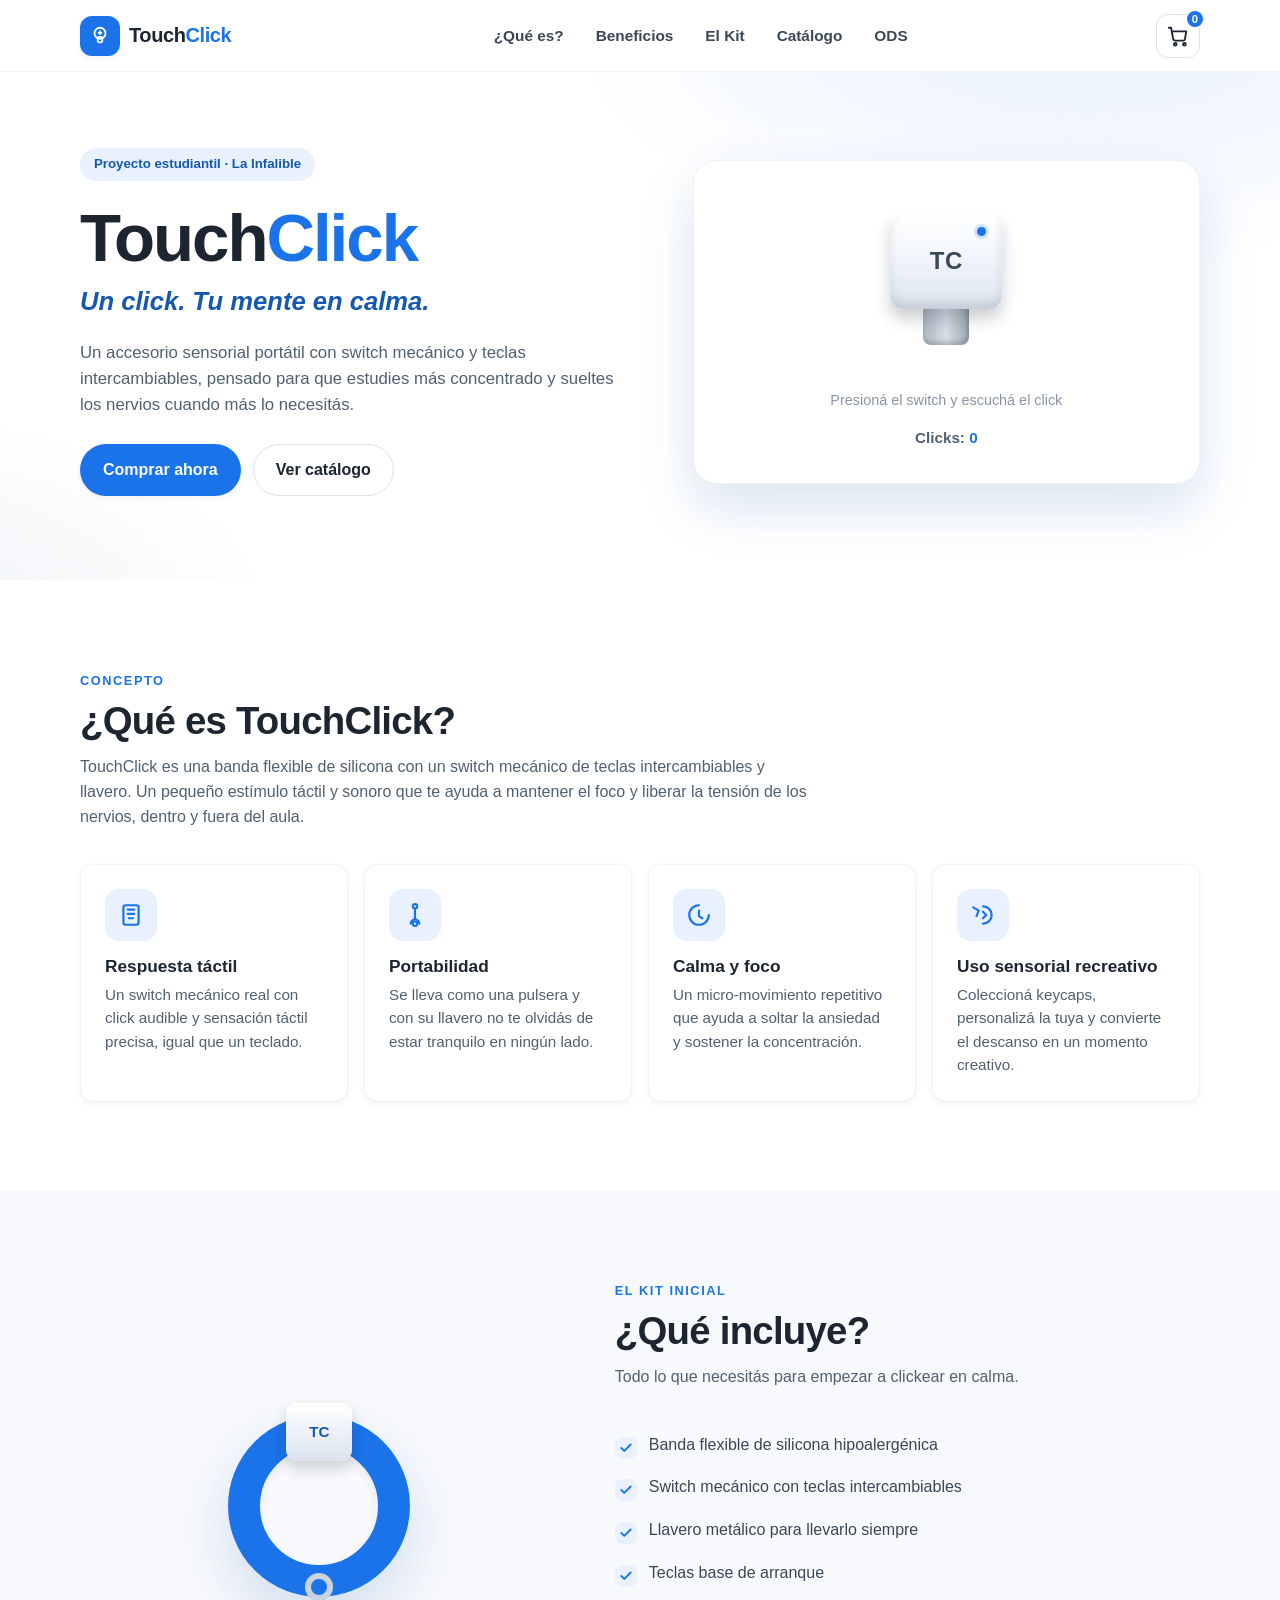
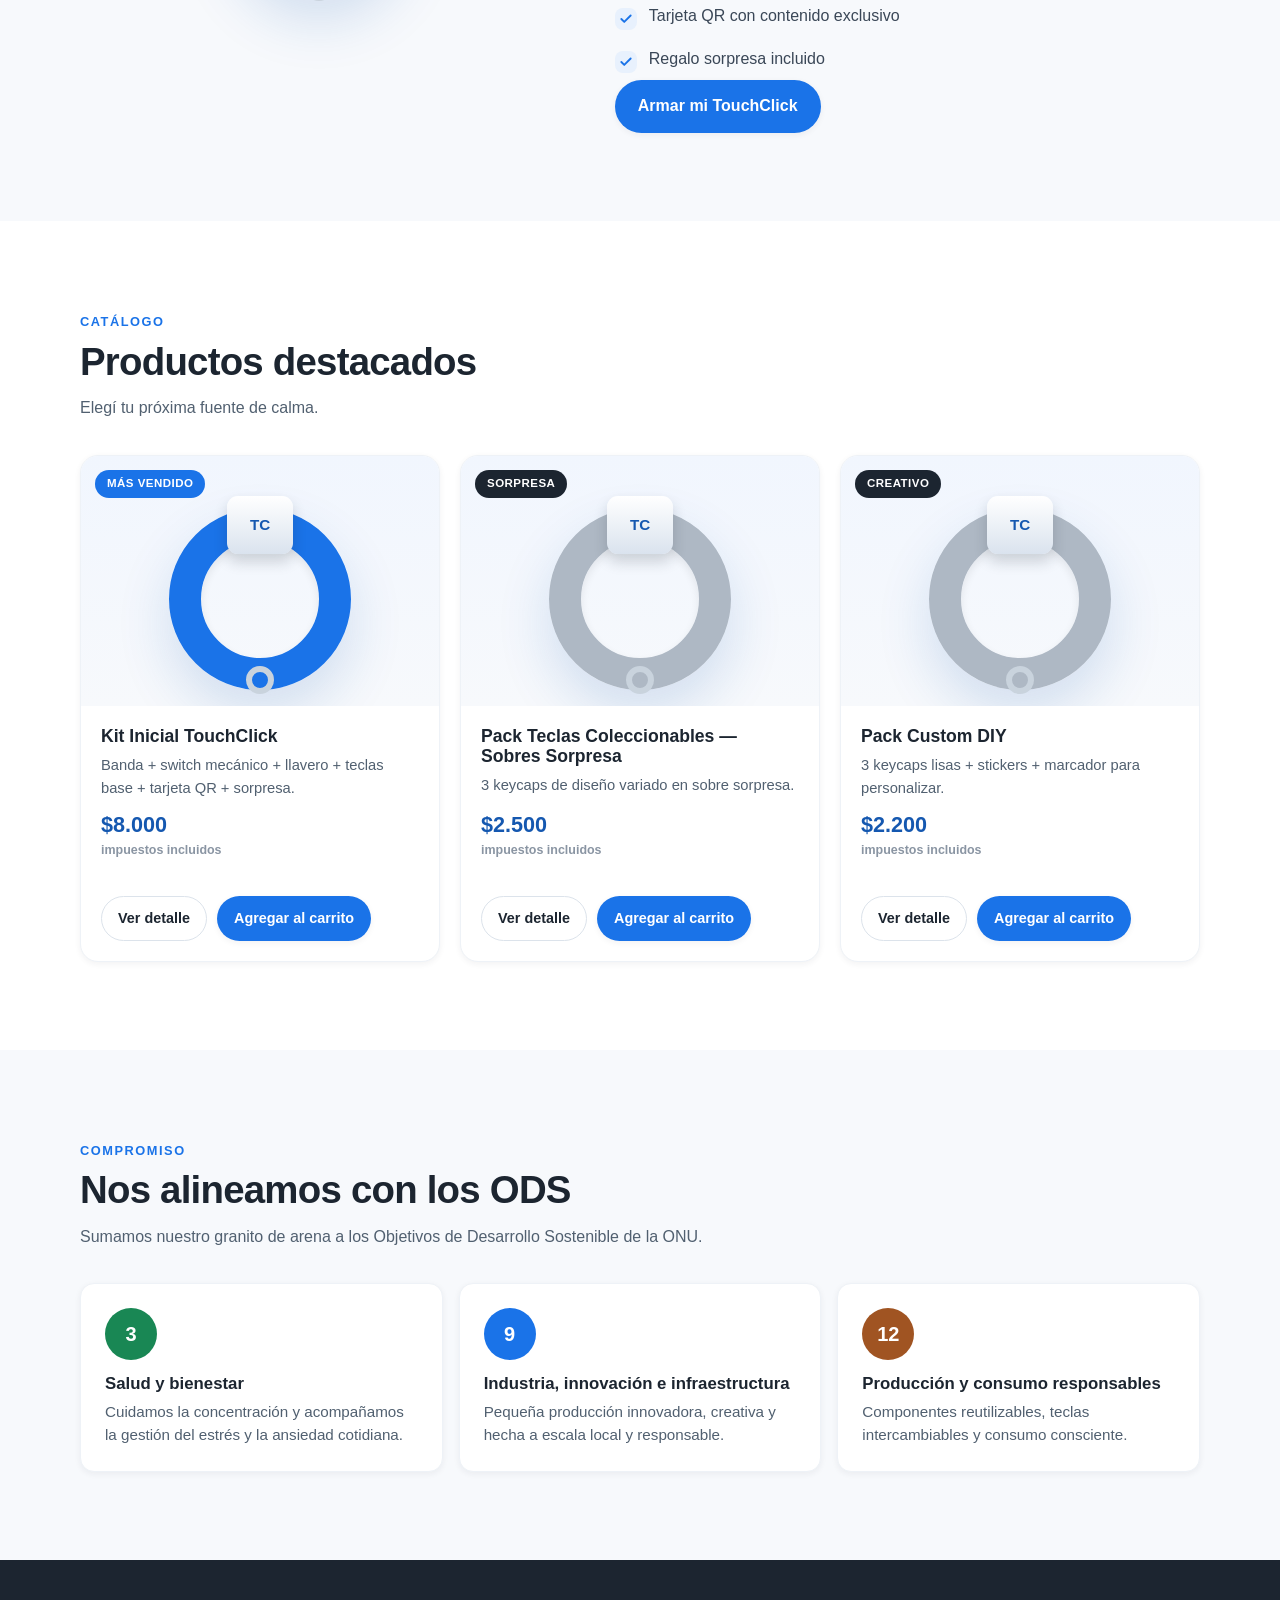
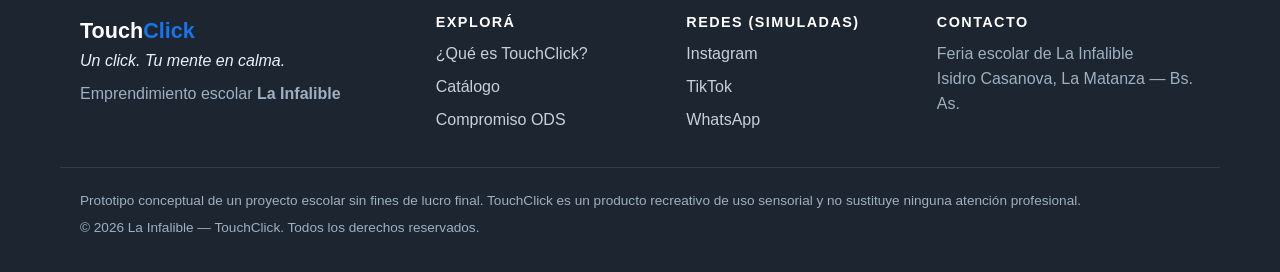
==== commit 4af8fd02: "favicon" ====
--- a/index.html
+++ b/index.html
@@ -5,6 +5,7 @@
   <meta name="viewport" content="width=device-width, initial-scale=1.0">
   <meta name="description" content="TouchClick — Un click. Tu mente en calma. Accesorio sensorial portátil de La Infalible para concentración y alivio del nerviosismo.">
   <title>TouchClick | Un click. Tu mente en calma.</title>
+  <link rel="icon" type="image/png" href="https://cdn.jsdelivr.net/gh/twitter/twemoji@14.0.2/assets/72x72/1f5b1.png">
   <link rel="stylesheet" href="styles.css">
 </head>
 <body data-page="home">
--- a/styles.css
+++ b/styles.css
@@ -1588,12 +1588,16 @@
   inset: 0;
   background: rgba(28, 37, 48, 0.5);
   opacity: 0;
+  visibility: hidden;
+  pointer-events: none;
   z-index: 80;
   transition: opacity .25s ease;
 }
 
 .drop-overlay.show {
   opacity: 1;
+  visibility: visible;
+  pointer-events: auto;
 }
 
 .drawer {
@@ -1607,6 +1611,7 @@
   z-index: 90;
   box-shadow: var(--shadow-lg);
   transform: translateX(100%);
+  visibility: hidden;
   transition: transform .3s ease;
   display: flex;
   flex-direction: column;
@@ -1614,6 +1619,7 @@
 
 .drawer.open {
   transform: translateX(0);
+  visibility: visible;
 }
 
 .drawer__header {
